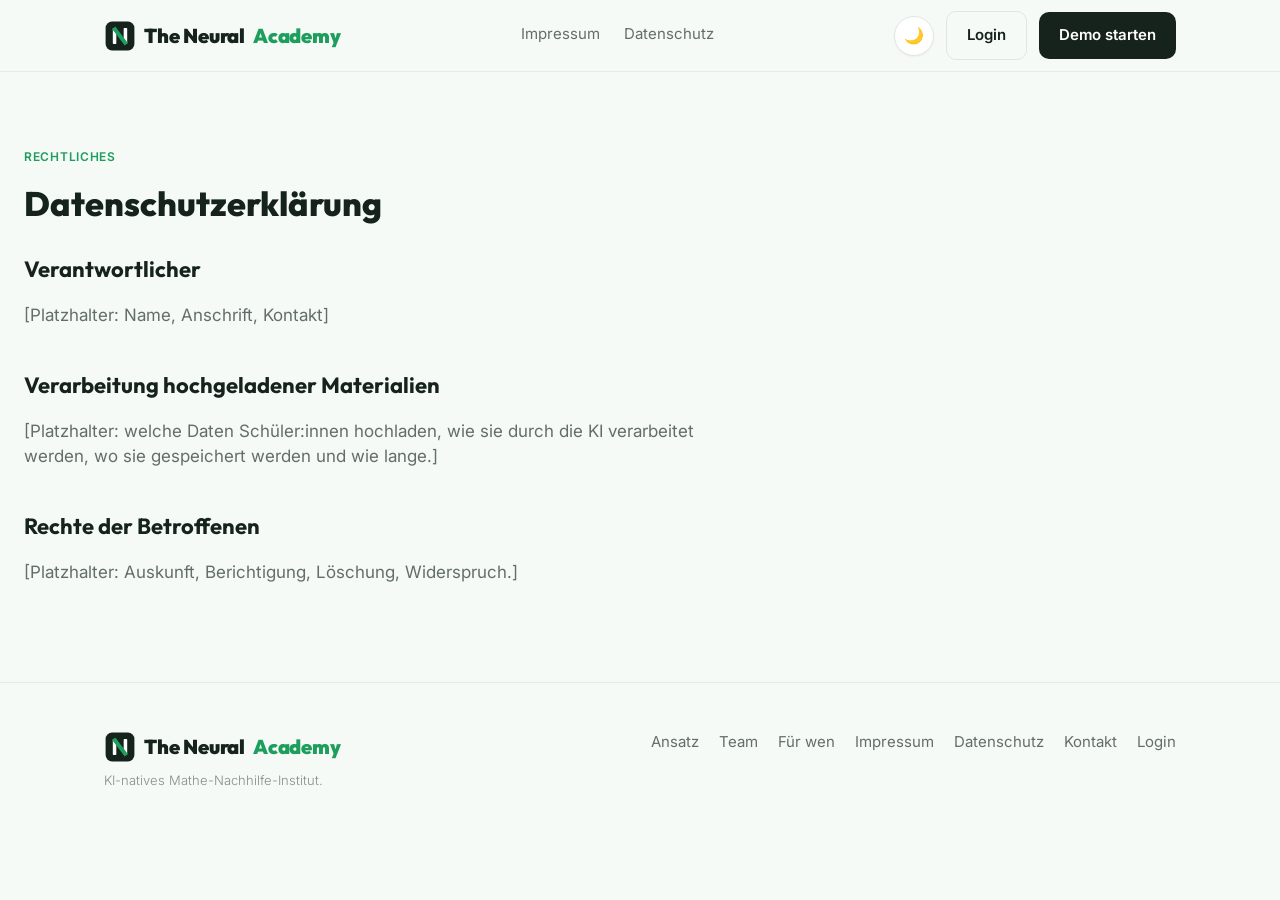
==== datenschutz.html @ 30485166 "Rework landing page: rename Second Brain, restructure nav, new sections - "Second Brain" renamed to " ====
<!DOCTYPE html>
<html lang="de">
<head>
<meta charset="UTF-8">
<meta name="viewport" content="width=device-width, initial-scale=1.0">
<title>Datenschutz: The Neural Academy</title>
<meta name="description" content="Datenschutzerklärung von The Neural Academy.">
<link rel="icon" type="image/svg+xml" href="assets/logo-icon.svg">
<link rel="preconnect" href="https://fonts.googleapis.com">
<link rel="preconnect" href="https://fonts.gstatic.com" crossorigin>
<link href="https://fonts.googleapis.com/css2?family=Outfit:wght@400;700;800;900&family=Inter:wght@300;400;600;900&display=swap" rel="stylesheet">
<link rel="stylesheet" href="assets/theme.css">
</head>
<body class="legal-page">

<nav class="topbar">
  <div class="wrap" style="display:flex; align-items:center; justify-content:space-between; width:100%;">
    <a href="index.html#top" class="brand"><img src="assets/logo-icon.svg" alt="" width="32" height="32">The Neural <span class="accent">Academy</span></a>
    <div class="topbar-links">
      <a class="topbar-link" href="impressum.html">Impressum</a>
      <a class="topbar-link" href="datenschutz.html">Datenschutz</a>
    </div>
    <div class="topbar-actions">
      <button class="theme-toggle" onclick="toggleTheme()" aria-label="Darstellung umschalten">
        <span id="theme-icon">🌙</span>
      </button>
      <a class="btn-secondary" href="https://web-production-b1ad9.up.railway.app/login">Login</a>
      <a class="btn-primary" href="https://web-production-b1ad9.up.railway.app/demo">Demo starten</a>
    </div>
  </div>
</nav>

<main>
  <div class="wrap" style="padding-top: var(--space-16); padding-bottom: var(--space-20);">
    <p class="eyebrow">Rechtliches</p>
    <h1 class="title-large">Datenschutzerklärung</h1>

    <h2>Verantwortlicher</h2>
    <p class="body-text">[Platzhalter: Name, Anschrift, Kontakt]</p>

    <h2>Verarbeitung hochgeladener Materialien</h2>
    <p class="body-text">[Platzhalter: welche Daten Schüler:innen hochladen, wie sie durch die KI verarbeitet werden, wo sie gespeichert werden und wie lange.]</p>

    <h2>Rechte der Betroffenen</h2>
    <p class="body-text">[Platzhalter: Auskunft, Berichtigung, Löschung, Widerspruch.]</p>
  </div>
</main>

<footer>
  <div class="wrap footer-grid">
    <div>
      <a href="index.html#top" class="brand"><img src="assets/logo-icon.svg" alt="" width="32" height="32">The Neural <span class="accent">Academy</span></a>
      <p class="quiet" style="margin-top: var(--space-2);">KI-natives Mathe-Nachhilfe-Institut.</p>
    </div>
    <div class="footer-links">
      <a href="index.html#ansatz">Ansatz</a>
      <a href="index.html#team">Team</a>
      <a href="index.html#fuer-wen">Für wen</a>
      <a href="impressum.html">Impressum</a>
      <a href="datenschutz.html">Datenschutz</a>
      <a href="#kontakt-todo">Kontakt</a>
      <a href="https://web-production-b1ad9.up.railway.app/login">Login</a>
    </div>
  </div>
</footer>

<script>
  function toggleTheme() {
    const isDark = document.documentElement.classList.toggle('dark');
    document.getElementById('theme-icon').textContent = isDark ? '☀️' : '🌙';
    try { localStorage.setItem('theme', isDark ? 'dark' : 'light'); } catch (e) {}
  }
  (function () {
    let stored = null;
    try { stored = localStorage.getItem('theme'); } catch (e) {}
    const prefersDark = window.matchMedia('(prefers-color-scheme: dark)').matches;
    if (stored === 'dark' || (!stored && prefersDark)) {
      document.documentElement.classList.add('dark');
      document.addEventListener('DOMContentLoaded', function () {
        document.getElementById('theme-icon').textContent = '☀️';
      });
    }
  })();
</script>

</body>
</html>
---- assets/theme.css ----
:root {
  --font-headline: 'Outfit', 'Poppins', Arial, sans-serif;
  --font-system:   'Inter', -apple-system, system-ui, Arial, sans-serif;

  --text-caption1:    12px;
  --text-footnote:    13px;
  --text-subhead:     15px;
  --text-body:        17px;
  --text-title3:      20px;
  --text-title2:      22px;
  --text-title1:      28px;
  --text-large-title: 34px;
  --text-display:     48px;
  --text-condensed-xl: 56px;

  --space-1:  4px;
  --space-2:  8px;
  --space-3:  12px;
  --space-4:  16px;
  --space-5:  20px;
  --space-6:  24px;
  --space-8:  32px;
  --space-10: 40px;
  --space-12: 48px;
  --space-16: 64px;
  --space-20: 80px;
  --space-24: 96px;

  --institut-green:       #1E9E5C;
  --institut-green-hover: #17824B;
  --institut-green-tint:  rgba(30,158,92,0.08);

  --ink:      #16231C;
  --grey-44:  #66716B;
  --grey-86:  #DCE8E0;
  --grey-96:  #EEF5F0;
  --bg-page:      #F5FAF7;
  --bg-surface:   #FFFFFF;
  --bg-inset:     var(--grey-96);

  --text-primary:   var(--ink);
  --text-secondary: rgba(22,35,28,0.65);
  --text-muted:     rgba(22,35,28,0.50);
  --text-tertiary:  rgba(22,35,28,0.40);
  --text-inverse:   #FFFFFF;

  --border:          var(--grey-86);
  --border-hairline: rgba(22,35,28,0.07);
  --border-divider:  rgba(22,35,28,0.05);

  --color-warning: #F2A93B;
  --color-info:    var(--ink);

  --radius-sm:  10px;
  --radius-md:  14px;
  --radius-lg:  18px;
  --radius-xl:  22px;
  --radius-2xl: 28px;
  --radius-none: 0;
  --radius-full: 9999px;

  --hover-state:   rgba(22,35,28,0.04);
  --pressed-state: rgba(22,35,28,0.08);
  --focus-ring:    var(--institut-green);

  --shadow-xs: 0 1px 2px rgba(22,35,28,0.05);
  --shadow-sm: 0 2px 8px rgba(22,35,28,0.07), 0 1px 3px rgba(22,35,28,0.04);
  --shadow-md: 0 4px 16px rgba(22,35,28,0.09), 0 2px 6px rgba(22,35,28,0.04);
  --shadow-lg: 0 8px 32px rgba(22,35,28,0.11), 0 4px 12px rgba(22,35,28,0.05);

  --ease-spring: cubic-bezier(0.25, 0.46, 0.45, 0.94);
  --ease-out:    cubic-bezier(0, 0, 0.2, 1);
  --dur-instant: 100ms;
  --dur-fast:    200ms;
  --dur-normal:  300ms;
}

.dark, [data-theme="dark"] {
  --bg-page:      #0E1712;
  --bg-surface:   #17221C;
  --bg-inset:     #26332B;

  --text-primary:   #FFFFFF;
  --text-secondary: rgba(235,245,240,0.6);
  --text-muted:     rgba(235,245,240,0.4);
  --text-tertiary:  rgba(235,245,240,0.28);

  --border:          rgba(255,255,255,0.12);
  --border-hairline: rgba(255,255,255,0.1);
  --border-divider:  rgba(255,255,255,0.07);

  --hover-state:   rgba(255,255,255,0.06);
  --pressed-state: rgba(255,255,255,0.10);

  --ink: #FFFFFF;
  --text-inverse: #16231C;
  --institut-green: #34C67F;
  --institut-green-tint: rgba(52,198,127,0.12);
}

* { box-sizing: border-box; }
html { scroll-behavior: smooth; }
body {
  margin: 0;
  background: var(--bg-page);
  color: var(--text-primary);
  font-family: var(--font-system);
  font-size: var(--text-body);
  line-height: 1.5;
  -webkit-font-smoothing: antialiased;
}
img { max-width: 100%; }
a { color: inherit; }
.wrap {
  max-width: 1120px;
  margin: 0 auto;
  padding: 0 var(--space-6);
}
:focus-visible {
  outline: none;
  box-shadow: 0 0 0 3px var(--institut-green);
  border-radius: var(--radius-sm);
}

/* ── Typography ── */
.eyebrow {
  font-family: var(--font-system);
  font-weight: 600;
  font-size: var(--text-caption1);
  letter-spacing: 0.06em;
  text-transform: uppercase;
  color: var(--institut-green);
}
.display {
  font-family: var(--font-headline);
  font-weight: 900;
  font-size: clamp(34px, 6vw, var(--text-condensed-xl));
  letter-spacing: -0.02em;
  line-height: 1.05;
  color: var(--text-primary);
  margin: var(--space-4) 0 var(--space-5);
}
.display .accent { color: var(--institut-green); }
.title2 {
  font-family: var(--font-headline);
  font-weight: 700;
  font-size: var(--text-title2);
  color: var(--text-primary);
  margin: 0 0 var(--space-3);
}
.title-large {
  font-family: var(--font-headline);
  font-weight: 800;
  font-size: var(--text-large-title);
  margin: var(--space-2) 0 0;
  color: var(--text-primary);
}
.lede {
  font-size: var(--text-title3);
  font-weight: 300;
  color: var(--text-secondary);
  max-width: 62ch;
  line-height: 1.5;
}
.body-text {
  color: var(--text-secondary);
  max-width: 65ch;
}
.quiet {
  font-family: var(--font-system);
  font-weight: 300;
  color: var(--text-muted);
  font-size: var(--text-footnote);
}

/* ── Buttons ── */
.btn-primary, .btn-secondary {
  display: inline-flex;
  align-items: center;
  gap: var(--space-2);
  font-family: var(--font-system);
  font-weight: 600;
  font-size: var(--text-subhead);
  padding: var(--space-3) var(--space-5);
  border-radius: var(--radius-sm);
  text-decoration: none;
  min-height: 44px;
  transition: transform var(--dur-instant) var(--ease-out), opacity var(--dur-fast) var(--ease-out), background var(--dur-fast) var(--ease-out);
  cursor: pointer;
  border: none;
}
.btn-primary { background: var(--ink); color: var(--text-inverse); }
.btn-primary:hover { opacity: 0.88; }
.btn-primary:active { transform: scale(0.97); }
.btn-secondary { background: transparent; color: var(--text-primary); border: 1px solid var(--border); }
.btn-secondary:hover { background: var(--hover-state); }
.btn-secondary:active { transform: scale(0.97); }

/* ── Nav ── */
.topbar {
  height: 72px;
  display: flex;
  align-items: center;
  justify-content: space-between;
  position: sticky;
  top: 0;
  z-index: 100;
  background: color-mix(in srgb, var(--bg-page) 88%, transparent);
  backdrop-filter: blur(8px);
  border-bottom: 1px solid var(--border-hairline);
}
.brand {
  font-family: var(--font-headline);
  font-weight: 900;
  font-size: var(--text-title3);
  letter-spacing: -0.01em;
  text-decoration: none;
  color: var(--text-primary);
  display: flex;
  align-items: center;
  gap: var(--space-2);
}
.brand .accent { color: var(--institut-green); }
.brand img { display: block; }
.topbar-links { display: none; gap: var(--space-6); }
.topbar-link {
  font-family: var(--font-system);
  font-weight: 400;
  font-size: var(--text-subhead);
  color: var(--text-secondary);
  text-decoration: none;
  padding: var(--space-2) 0;
  border-bottom: 2px solid transparent;
}
.topbar-link:hover { color: var(--text-primary); }
.topbar-actions { display: flex; align-items: center; gap: var(--space-3); }
@media (min-width: 860px) {
  .topbar-links { display: flex; }
}

.theme-toggle {
  background: var(--bg-surface);
  border: 1px solid var(--border);
  border-radius: var(--radius-full);
  width: 40px; height: 40px;
  display: flex; align-items: center; justify-content: center;
  cursor: pointer;
  font-size: 16px;
  box-shadow: var(--shadow-xs);
}

/* ── Sections ── */
section { padding: var(--space-24) 0; }
.hero { padding-top: var(--space-16); padding-bottom: var(--space-20); }
.hero-actions { display: flex; flex-wrap: wrap; gap: var(--space-3); margin-top: var(--space-8); }

.section-alt { background: var(--bg-surface); border-top: 1px solid var(--border-hairline); border-bottom: 1px solid var(--border-hairline); }

.steps {
  display: grid;
  grid-template-columns: 1fr;
  gap: var(--space-5);
  margin-top: var(--space-10);
}
@media (min-width: 780px) {
  .steps { grid-template-columns: repeat(3, 1fr); }
}
.step-card {
  background: var(--bg-surface);
  border: 1px solid var(--border-hairline);
  border-radius: var(--radius-lg);
  padding: var(--space-6);
  box-shadow: var(--shadow-sm);
}
.step-num {
  font-family: var(--font-headline);
  font-weight: 900;
  font-size: var(--text-title2);
  color: var(--institut-green);
  display: block;
  margin-bottom: var(--space-3);
}
.step-card h3 {
  font-family: var(--font-headline);
  font-weight: 700;
  font-size: var(--text-title3);
  margin: 0 0 var(--space-2);
  color: var(--text-primary);
}
.step-card p { margin: 0; color: var(--text-secondary); font-size: var(--text-subhead); }

.principle {
  border-radius: var(--radius-none);
  border-left: 4px solid var(--color-info);
  background: var(--bg-surface);
  padding: var(--space-6) var(--space-6);
  margin-top: var(--space-8);
  max-width: 68ch;
}
.principle strong {
  display: block;
  font-family: var(--font-headline);
  font-size: var(--text-title3);
  font-weight: 700;
  margin-bottom: var(--space-2);
}
.principle p { margin: 0; color: var(--text-secondary); }

/* Callout für die Pilotphasen-Ankündigung im Hero: das eine Grün-Moment der Seite. */
.cta-callout {
  border-radius: var(--radius-none);
  border-left: 4px solid var(--institut-green);
  background: var(--institut-green-tint);
  padding: var(--space-5) var(--space-6);
  margin-top: var(--space-8);
  max-width: 68ch;
}
.cta-callout p {
  margin: 0;
  color: var(--text-primary);
  font-size: var(--text-subhead);
  font-weight: 600;
  line-height: 1.5;
}

.audience-grid {
  display: grid;
  grid-template-columns: 1fr;
  gap: var(--space-4);
  margin-top: var(--space-10);
}
@media (min-width: 780px) {
  .audience-grid { grid-template-columns: repeat(2, 1fr); }
}
.audience-card {
  background: var(--bg-inset);
  border-radius: var(--radius-lg);
  padding: var(--space-6);
}
.audience-card h3 {
  font-family: var(--font-headline);
  font-size: var(--text-title3);
  font-weight: 700;
  margin: 0 0 var(--space-2);
}
.audience-card p { margin: 0; color: var(--text-secondary); font-size: var(--text-subhead); }

/* Gründer-Team */
.team-card {
  display: flex;
  gap: var(--space-6);
  align-items: flex-start;
  margin-top: var(--space-10);
  flex-wrap: wrap;
}
.team-photo {
  width: 120px;
  height: 120px;
  border-radius: var(--radius-full);
  background: var(--bg-inset);
  color: var(--text-tertiary);
  flex: 0 0 auto;
  padding: var(--space-5);
  box-sizing: border-box;
}
.team-card h3 {
  font-family: var(--font-headline);
  font-weight: 700;
  font-size: var(--text-title2);
  margin: 0 0 var(--space-1);
  color: var(--text-primary);
}

footer {
  border-top: 1px solid var(--border-hairline);
  padding: var(--space-12) 0 var(--space-16);
}
.footer-grid {
  display: flex;
  flex-direction: column;
  gap: var(--space-6);
}
@media (min-width: 780px) {
  .footer-grid { flex-direction: row; justify-content: space-between; align-items: flex-start; }
}
.footer-links { display: flex; gap: var(--space-5); flex-wrap: wrap; }
.footer-links a { text-decoration: none; color: var(--text-secondary); font-size: var(--text-subhead); }
.footer-links a:hover { color: var(--text-primary); }

/* ── Einfache Textseiten (Impressum, Datenschutz) ── */
.legal-page main { max-width: 760px; }
.legal-page .body-text { max-width: none; }
.legal-page h2 {
  font-family: var(--font-headline);
  font-weight: 700;
  font-size: var(--text-title2);
  margin: var(--space-10) 0 var(--space-3);
}
.legal-page h2:first-of-type { margin-top: var(--space-6); }

@media (prefers-reduced-motion: reduce) {
  *, *::before, *::after { animation-duration: 0.01ms !important; transition-duration: 0.01ms !important; scroll-behavior: auto !important; }
}
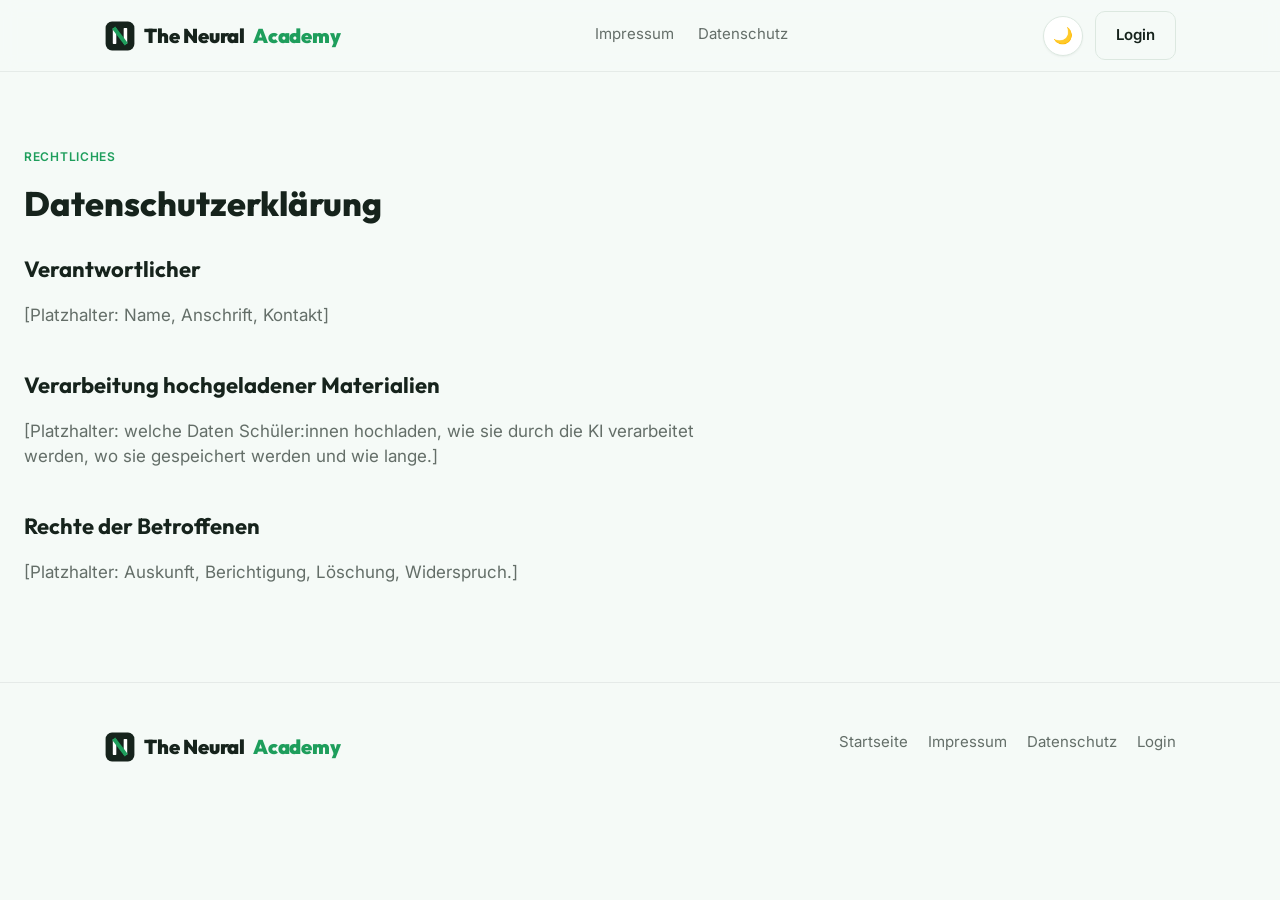
==== commit c0338d19: "Full copy rewrite: new hero, bold pilot-phase CTA, founder bio, scoped audience - Hero: new headline" ====
--- a/datenschutz.html
+++ b/datenschutz.html
@@ -25,7 +25,6 @@
         <span id="theme-icon">🌙</span>
       </button>
       <a class="btn-secondary" href="https://web-production-b1ad9.up.railway.app/login">Login</a>
-      <a class="btn-primary" href="https://web-production-b1ad9.up.railway.app/demo">Demo starten</a>
     </div>
   </div>
 </nav>
@@ -50,15 +49,11 @@
   <div class="wrap footer-grid">
     <div>
       <a href="index.html#top" class="brand"><img src="assets/logo-icon.svg" alt="" width="32" height="32">The Neural <span class="accent">Academy</span></a>
-      <p class="quiet" style="margin-top: var(--space-2);">KI-natives Mathe-Nachhilfe-Institut.</p>
     </div>
     <div class="footer-links">
-      <a href="index.html#ansatz">Ansatz</a>
-      <a href="index.html#team">Team</a>
-      <a href="index.html#fuer-wen">Für wen</a>
+      <a href="index.html#top">Startseite</a>
       <a href="impressum.html">Impressum</a>
       <a href="datenschutz.html">Datenschutz</a>
-      <a href="#kontakt-todo">Kontakt</a>
       <a href="https://web-production-b1ad9.up.railway.app/login">Login</a>
     </div>
   </div>
--- a/assets/theme.css
+++ b/assets/theme.css
@@ -306,21 +306,46 @@
 }
 .principle p { margin: 0; color: var(--text-secondary); }
 
-/* Callout für die Pilotphasen-Ankündigung im Hero: das eine Grün-Moment der Seite. */
-.cta-callout {
-  border-radius: var(--radius-none);
-  border-left: 4px solid var(--institut-green);
-  background: var(--institut-green-tint);
-  padding: var(--space-5) var(--space-6);
-  margin-top: var(--space-8);
-  max-width: 68ch;
-}
-.cta-callout p {
+/* Prominenter Pilotphasen-CTA im Hero: der eine Bold-Moment der Seite, grüner Button auf Ink. */
+.cta-panel {
+  display: flex;
+  flex-direction: column;
+  gap: var(--space-6);
+  background: var(--ink);
+  color: var(--text-inverse);
+  border-radius: var(--radius-2xl);
+  padding: var(--space-10);
+  margin-top: var(--space-10);
+}
+@media (min-width: 780px) {
+  .cta-panel { flex-direction: row; align-items: center; justify-content: space-between; gap: var(--space-8); }
+}
+.cta-panel p {
   margin: 0;
-  color: var(--text-primary);
+  color: var(--text-inverse);
   font-size: var(--text-subhead);
   font-weight: 600;
-  line-height: 1.5;
+  line-height: 1.55;
+  max-width: 56ch;
+}
+.cta-panel .btn-primary {
+  background: var(--institut-green);
+  color: var(--ink);
+  flex-shrink: 0;
+  white-space: nowrap;
+}
+.cta-panel .btn-primary:hover { background: var(--institut-green-hover); color: var(--text-inverse); }
+
+/* Schlichter Schluss-CTA am Seitenende, im normalen Seiten-Look. */
+.cta-closing {
+  text-align: center;
+}
+.cta-closing p {
+  margin: 0 0 var(--space-5);
+  font-family: var(--font-headline);
+  font-weight: 700;
+  font-size: var(--text-large-title);
+  color: var(--text-primary);
 }
 
 .audience-grid {
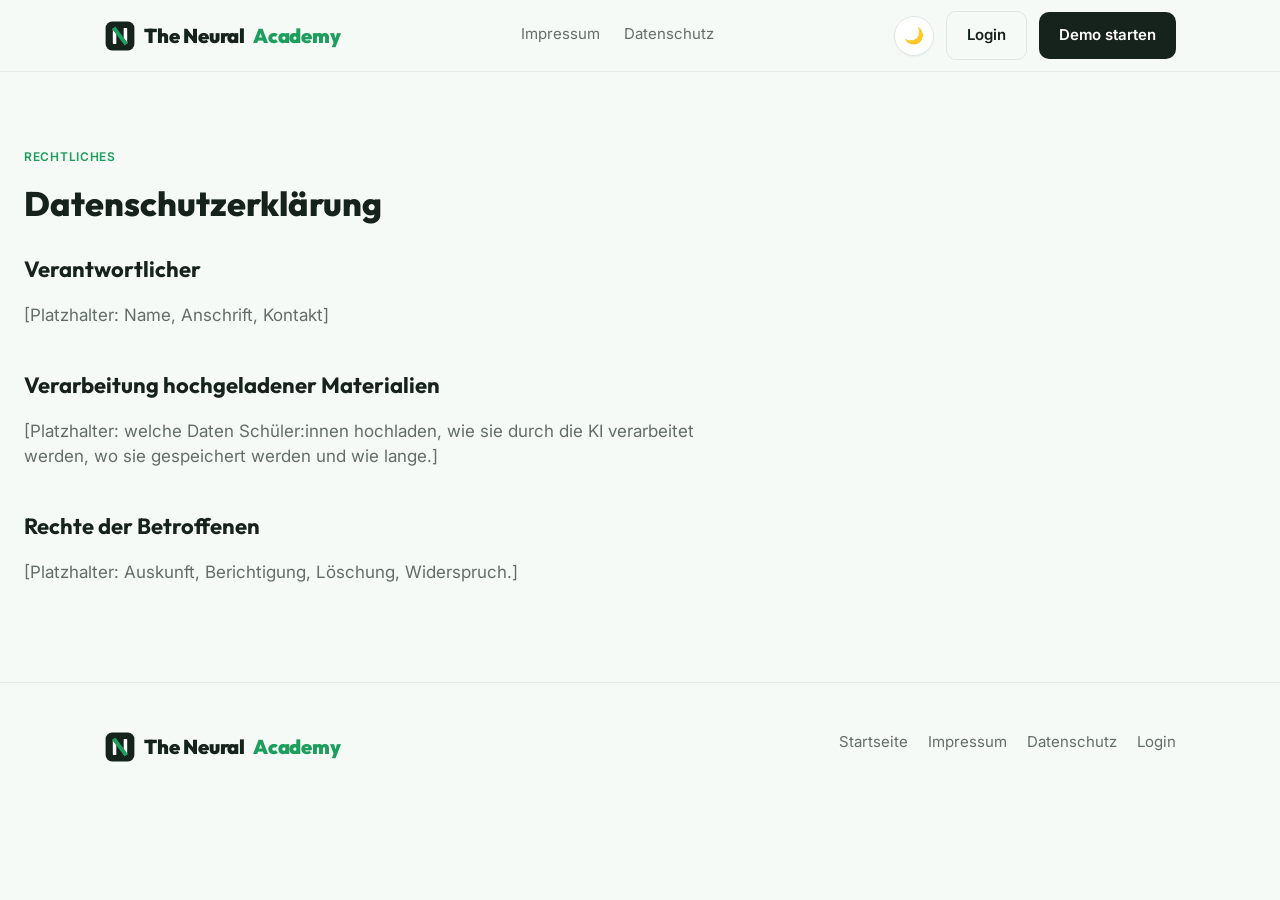
==== commit 7f6af819: "Add founder photo, Calendly links, subject-interest form; restore Demo nav button - Real founder pho" ====
--- a/datenschutz.html
+++ b/datenschutz.html
@@ -25,6 +25,7 @@
         <span id="theme-icon">🌙</span>
       </button>
       <a class="btn-secondary" href="https://web-production-b1ad9.up.railway.app/login">Login</a>
+      <a class="btn-primary" href="https://web-production-b1ad9.up.railway.app/demo">Demo starten</a>
     </div>
   </div>
 </nav>
--- a/assets/theme.css
+++ b/assets/theme.css
@@ -385,8 +385,13 @@
   background: var(--bg-inset);
   color: var(--text-tertiary);
   flex: 0 0 auto;
-  padding: var(--space-5);
-  box-sizing: border-box;
+  overflow: hidden;
+}
+.team-photo img {
+  width: 100%;
+  height: 100%;
+  object-fit: cover;
+  display: block;
 }
 .team-card h3 {
   font-family: var(--font-headline);
@@ -411,6 +416,52 @@
 .footer-links { display: flex; gap: var(--space-5); flex-wrap: wrap; }
 .footer-links a { text-decoration: none; color: var(--text-secondary); font-size: var(--text-subhead); }
 .footer-links a:hover { color: var(--text-primary); }
+
+/* Fächer-Interesse-Formular (Für-wen-Section) */
+.interest-form {
+  margin-top: var(--space-6);
+  max-width: 480px;
+}
+.interest-checkboxes {
+  display: flex;
+  flex-direction: column;
+  gap: var(--space-2);
+  margin-bottom: var(--space-4);
+}
+.checkbox-label {
+  display: flex;
+  align-items: center;
+  gap: var(--space-2);
+  font-size: var(--text-subhead);
+  color: var(--text-primary);
+  cursor: pointer;
+}
+.checkbox-label input[type="checkbox"] {
+  width: 18px;
+  height: 18px;
+  accent-color: var(--institut-green);
+}
+.interest-email-row {
+  display: flex;
+  gap: var(--space-3);
+  flex-wrap: wrap;
+}
+.interest-email-row input[type="email"] {
+  flex: 1;
+  min-width: 220px;
+  padding: var(--space-3) var(--space-4);
+  border: 1px solid var(--border);
+  border-radius: var(--radius-sm);
+  font-family: var(--font-system);
+  font-size: var(--text-subhead);
+  background: var(--bg-surface);
+  color: var(--text-primary);
+  box-sizing: border-box;
+}
+.interest-email-row input[type="email"]:focus-visible {
+  outline: none;
+  box-shadow: 0 0 0 3px var(--institut-green);
+}
 
 /* ── Einfache Textseiten (Impressum, Datenschutz) ── */
 .legal-page main { max-width: 760px; }
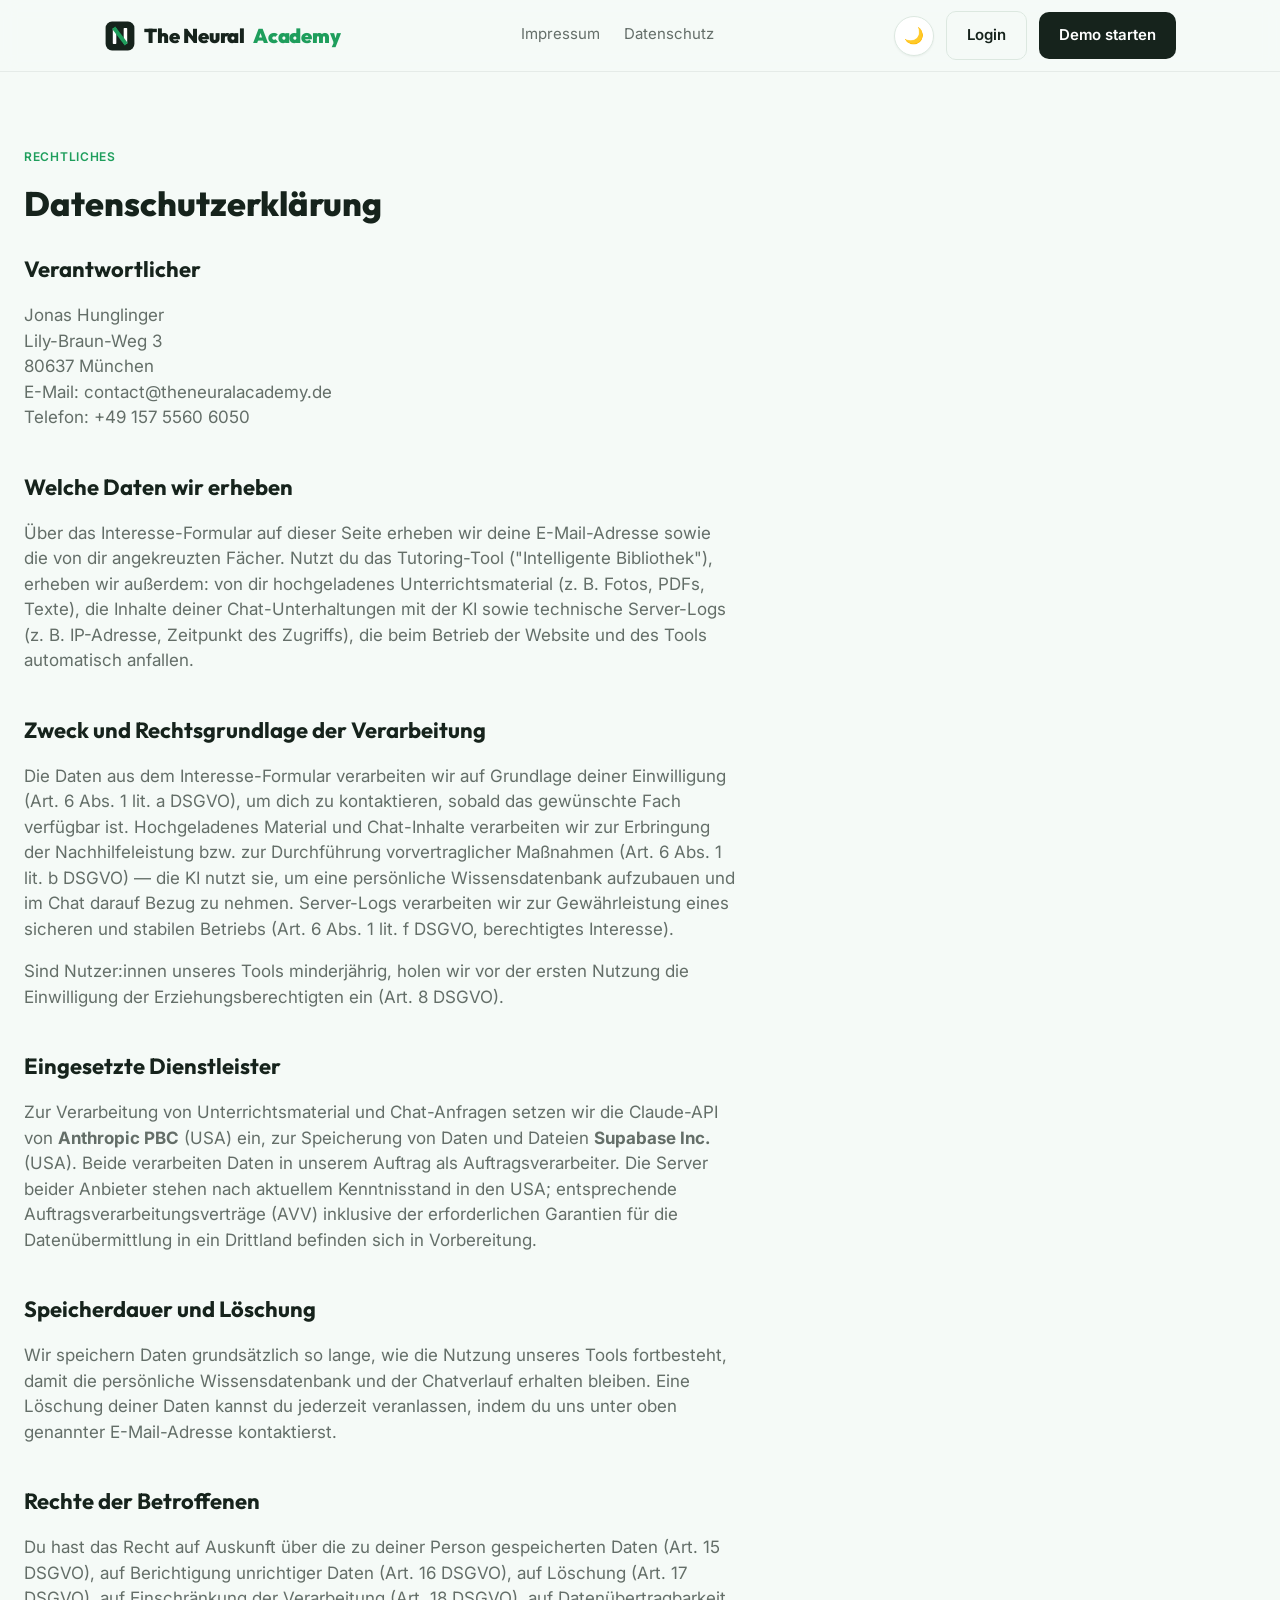
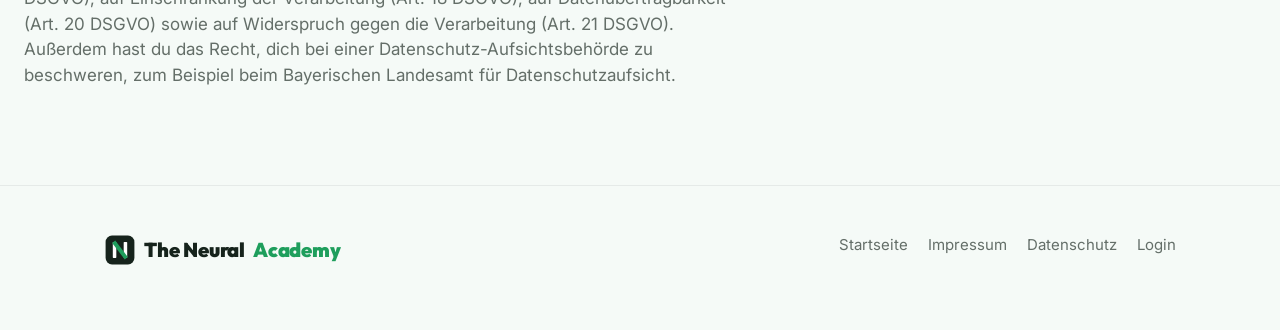
==== commit f987404f: "Fill in real Impressum and Datenschutz content Real name/address/contact throughout, updated legal c" ====
--- a/datenschutz.html
+++ b/datenschutz.html
@@ -36,13 +36,58 @@
     <h1 class="title-large">Datenschutzerklärung</h1>
 
     <h2>Verantwortlicher</h2>
-    <p class="body-text">[Platzhalter: Name, Anschrift, Kontakt]</p>
+    <p class="body-text">Jonas Hunglinger<br>Lily-Braun-Weg 3<br>80637 München<br>E-Mail: contact@theneuralacademy.de<br>Telefon: +49 157 5560 6050</p>
 
-    <h2>Verarbeitung hochgeladener Materialien</h2>
-    <p class="body-text">[Platzhalter: welche Daten Schüler:innen hochladen, wie sie durch die KI verarbeitet werden, wo sie gespeichert werden und wie lange.]</p>
+    <h2>Welche Daten wir erheben</h2>
+    <p class="body-text">
+      Über das Interesse-Formular auf dieser Seite erheben wir deine E-Mail-Adresse sowie die von dir
+      angekreuzten Fächer. Nutzt du das Tutoring-Tool ("Intelligente Bibliothek"), erheben wir außerdem:
+      von dir hochgeladenes Unterrichtsmaterial (z. B. Fotos, PDFs, Texte), die Inhalte deiner
+      Chat-Unterhaltungen mit der KI sowie technische Server-Logs (z. B. IP-Adresse, Zeitpunkt des
+      Zugriffs), die beim Betrieb der Website und des Tools automatisch anfallen.
+    </p>
+
+    <h2>Zweck und Rechtsgrundlage der Verarbeitung</h2>
+    <p class="body-text">
+      Die Daten aus dem Interesse-Formular verarbeiten wir auf Grundlage deiner Einwilligung
+      (Art. 6 Abs. 1 lit. a DSGVO), um dich zu kontaktieren, sobald das gewünschte Fach verfügbar ist.
+      Hochgeladenes Material und Chat-Inhalte verarbeiten wir zur Erbringung der Nachhilfeleistung bzw.
+      zur Durchführung vorvertraglicher Maßnahmen (Art. 6 Abs. 1 lit. b DSGVO) — die KI nutzt sie, um
+      eine persönliche Wissensdatenbank aufzubauen und im Chat darauf Bezug zu nehmen. Server-Logs
+      verarbeiten wir zur Gewährleistung eines sicheren und stabilen Betriebs (Art. 6 Abs. 1 lit. f DSGVO,
+      berechtigtes Interesse).
+    </p>
+    <p class="body-text">
+      Sind Nutzer:innen unseres Tools minderjährig, holen wir vor der ersten Nutzung die Einwilligung
+      der Erziehungsberechtigten ein (Art. 8 DSGVO).
+    </p>
+
+    <h2>Eingesetzte Dienstleister</h2>
+    <p class="body-text">
+      Zur Verarbeitung von Unterrichtsmaterial und Chat-Anfragen setzen wir die Claude-API von
+      <strong>Anthropic PBC</strong> (USA) ein, zur Speicherung von Daten und Dateien
+      <strong>Supabase Inc.</strong> (USA). Beide verarbeiten Daten in unserem Auftrag als
+      Auftragsverarbeiter. Die Server beider Anbieter stehen nach aktuellem Kenntnisstand in den USA;
+      entsprechende Auftragsverarbeitungsverträge (AVV) inklusive der erforderlichen Garantien für die
+      Datenübermittlung in ein Drittland befinden sich in Vorbereitung.
+    </p>
+
+    <h2>Speicherdauer und Löschung</h2>
+    <p class="body-text">
+      Wir speichern Daten grundsätzlich so lange, wie die Nutzung unseres Tools fortbesteht, damit die
+      persönliche Wissensdatenbank und der Chatverlauf erhalten bleiben. Eine Löschung deiner Daten kannst
+      du jederzeit veranlassen, indem du uns unter oben genannter E-Mail-Adresse kontaktierst.
+    </p>
 
     <h2>Rechte der Betroffenen</h2>
-    <p class="body-text">[Platzhalter: Auskunft, Berichtigung, Löschung, Widerspruch.]</p>
+    <p class="body-text">
+      Du hast das Recht auf Auskunft über die zu deiner Person gespeicherten Daten (Art. 15 DSGVO), auf
+      Berichtigung unrichtiger Daten (Art. 16 DSGVO), auf Löschung (Art. 17 DSGVO), auf Einschränkung der
+      Verarbeitung (Art. 18 DSGVO), auf Datenübertragbarkeit (Art. 20 DSGVO) sowie auf Widerspruch gegen
+      die Verarbeitung (Art. 21 DSGVO). Außerdem hast du das Recht, dich bei einer
+      Datenschutz-Aufsichtsbehörde zu beschweren, zum Beispiel beim Bayerischen Landesamt für
+      Datenschutzaufsicht.
+    </p>
   </div>
 </main>
 
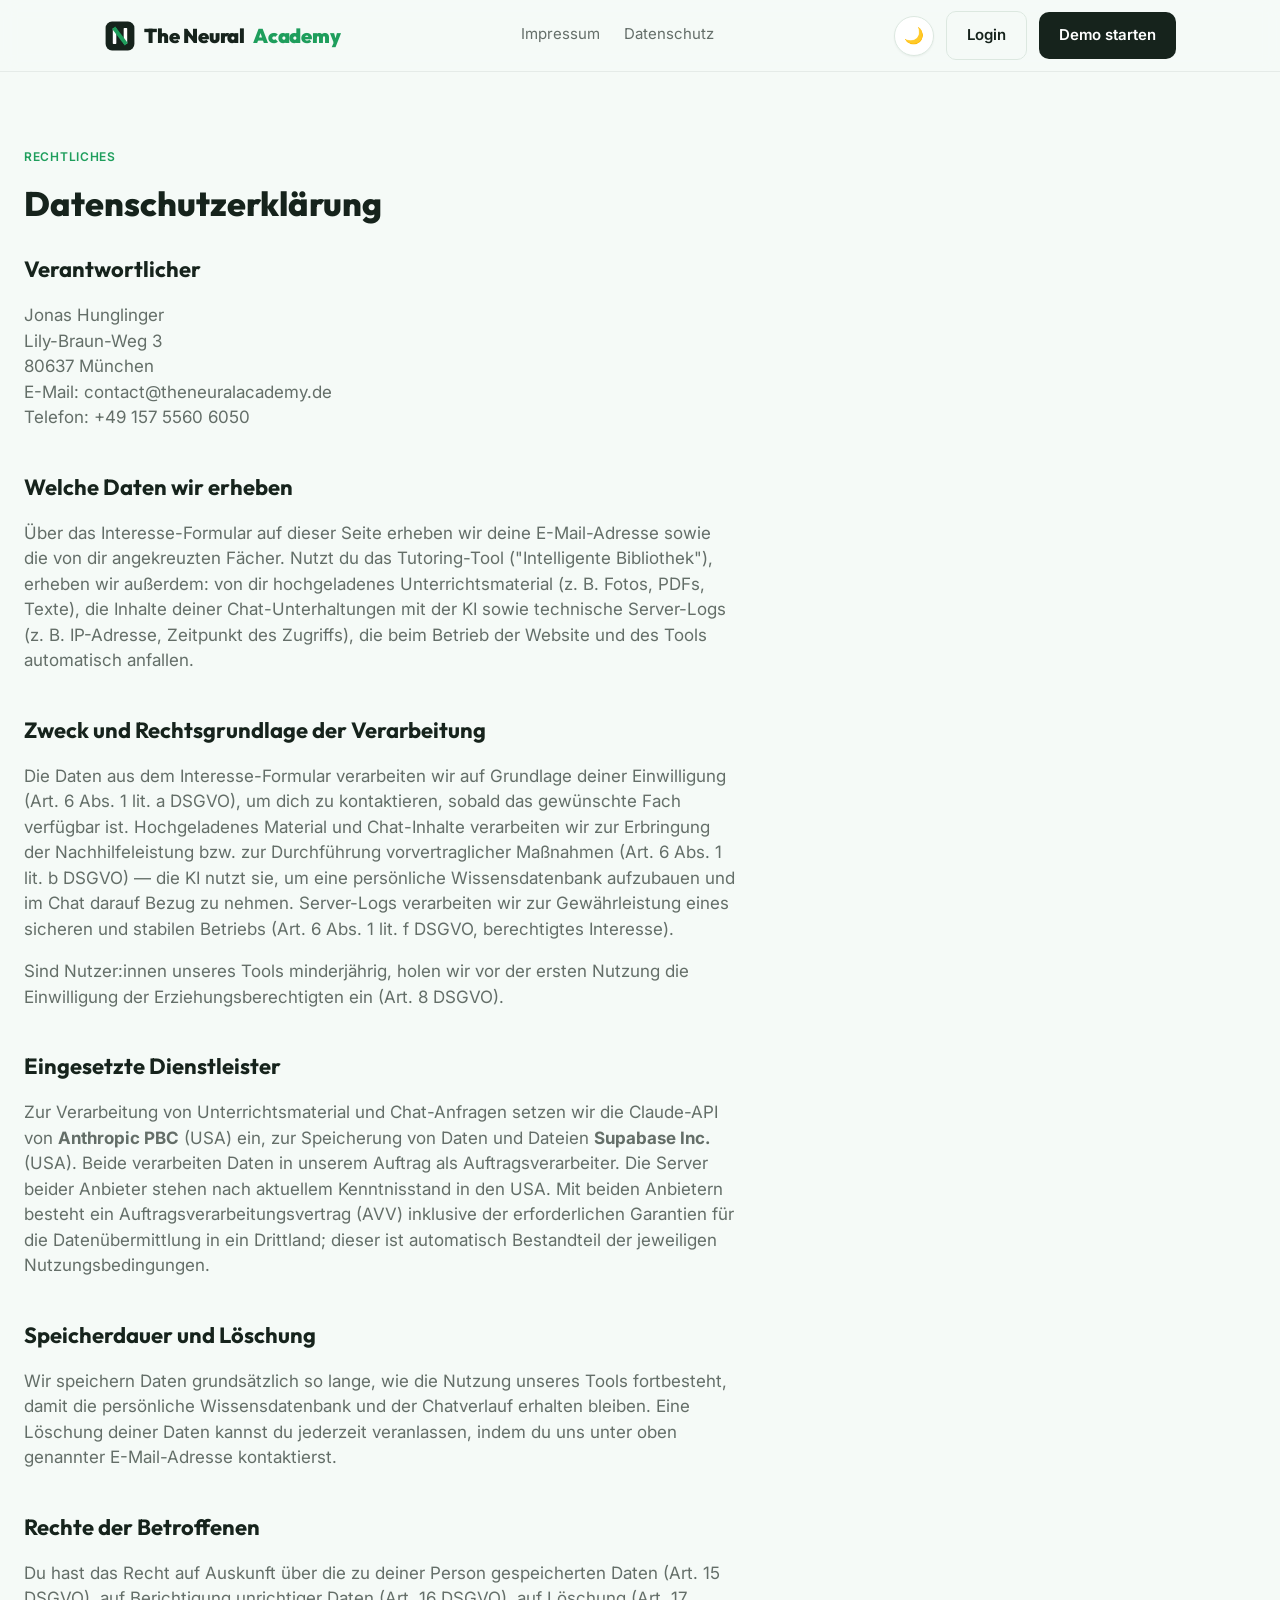
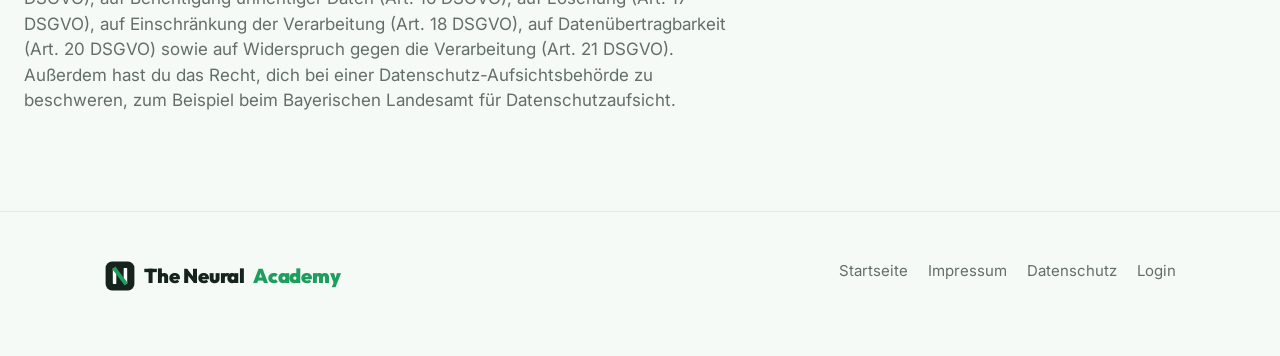
==== commit 4e88b026: "Correct AVV status: automatic, not pending Both Anthropic's and Supabase's DPAs are incorporated int" ====
--- a/datenschutz.html
+++ b/datenschutz.html
@@ -67,9 +67,10 @@
       Zur Verarbeitung von Unterrichtsmaterial und Chat-Anfragen setzen wir die Claude-API von
       <strong>Anthropic PBC</strong> (USA) ein, zur Speicherung von Daten und Dateien
       <strong>Supabase Inc.</strong> (USA). Beide verarbeiten Daten in unserem Auftrag als
-      Auftragsverarbeiter. Die Server beider Anbieter stehen nach aktuellem Kenntnisstand in den USA;
-      entsprechende Auftragsverarbeitungsverträge (AVV) inklusive der erforderlichen Garantien für die
-      Datenübermittlung in ein Drittland befinden sich in Vorbereitung.
+      Auftragsverarbeiter. Die Server beider Anbieter stehen nach aktuellem Kenntnisstand in den USA. Mit
+      beiden Anbietern besteht ein Auftragsverarbeitungsvertrag (AVV) inklusive der erforderlichen
+      Garantien für die Datenübermittlung in ein Drittland; dieser ist automatisch Bestandteil der
+      jeweiligen Nutzungsbedingungen.
     </p>
 
     <h2>Speicherdauer und Löschung</h2>
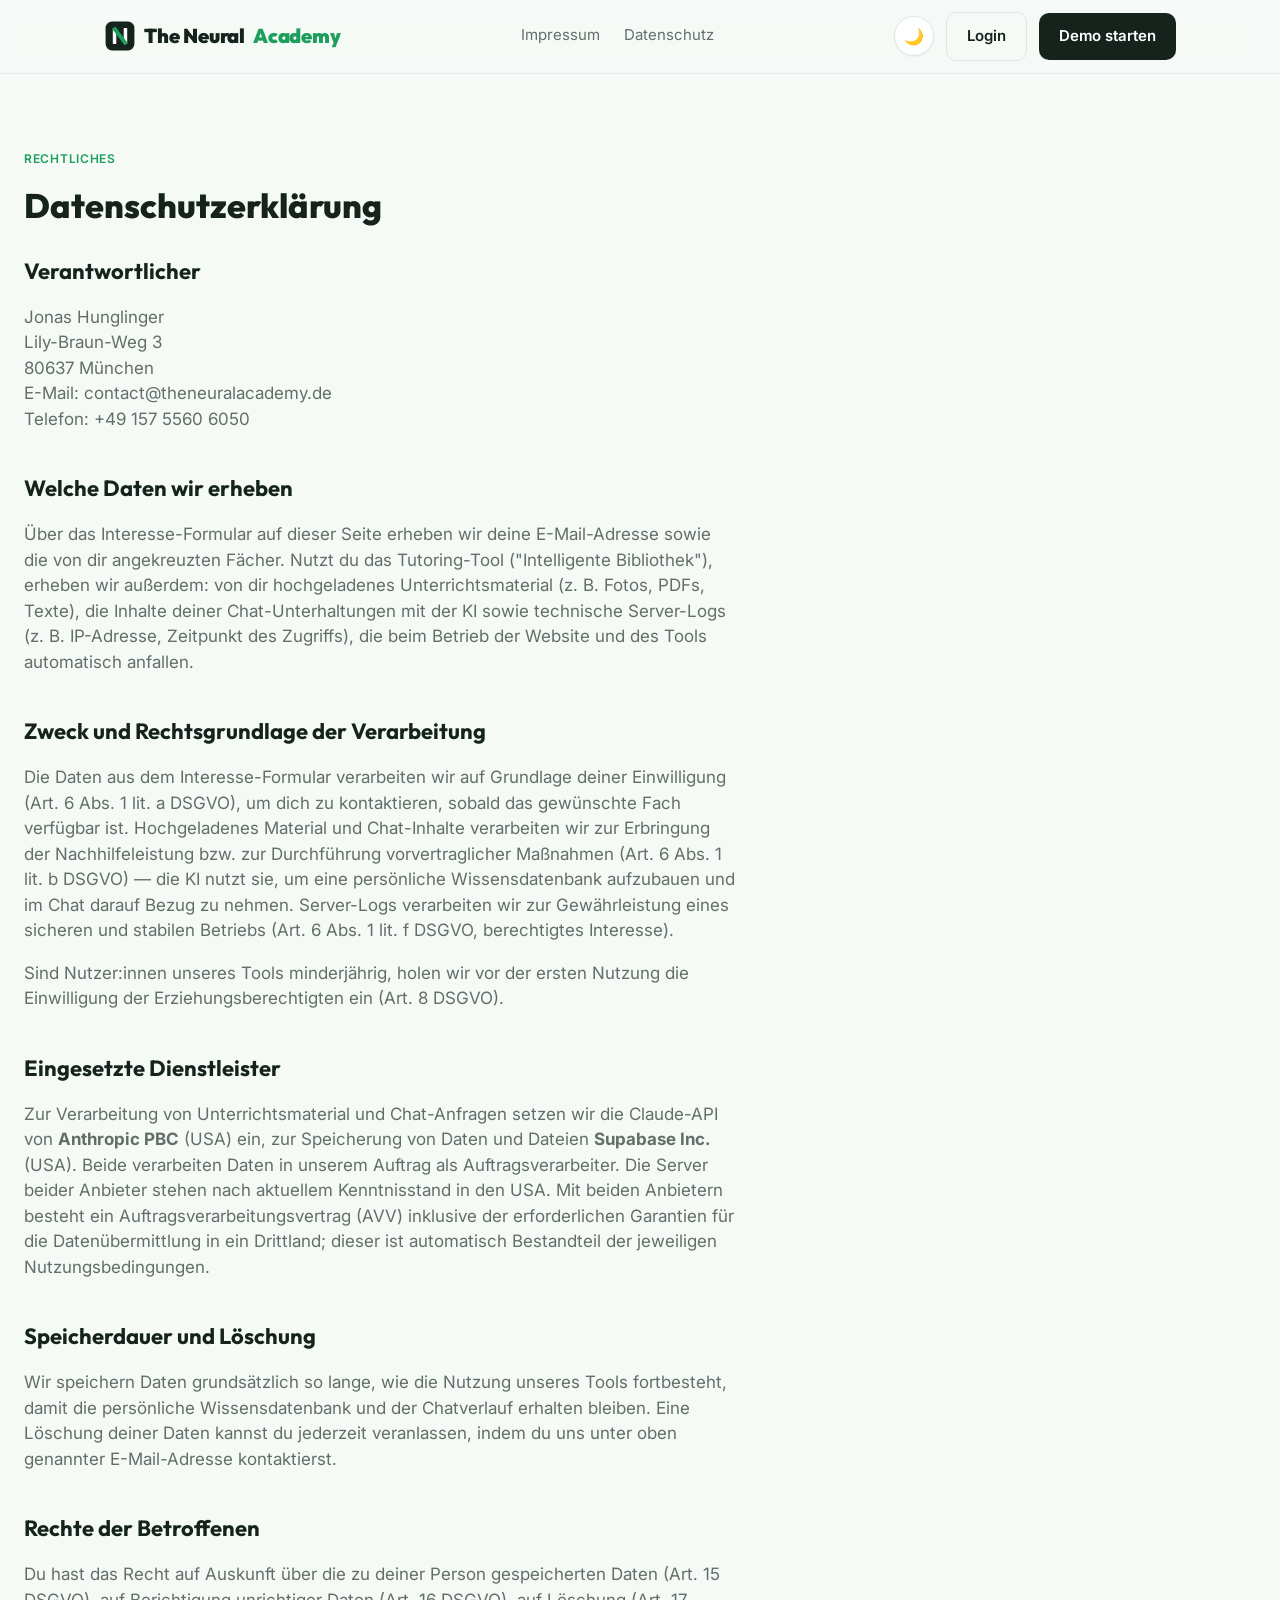
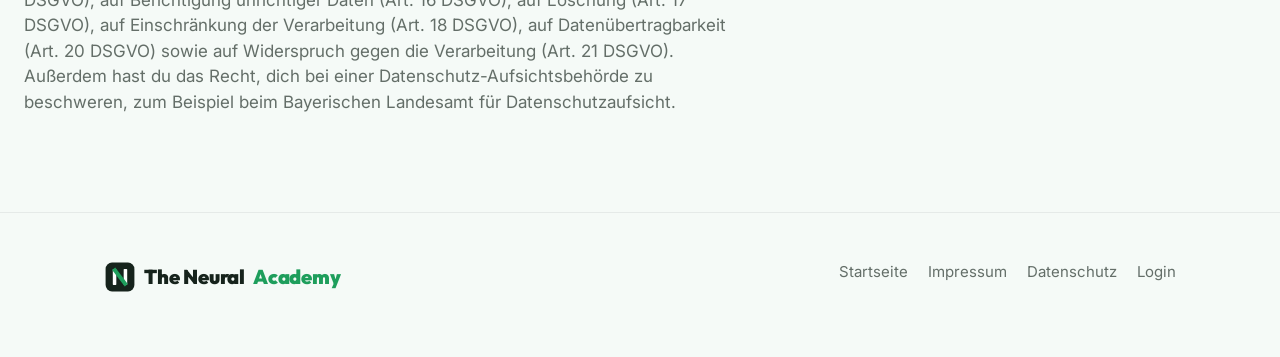
==== commit 38865c95: "Fix mobile layout: nav overlap and hero CTA button overflow - Nav's flex row lived in an inline styl" ====
--- a/datenschutz.html
+++ b/datenschutz.html
@@ -14,7 +14,7 @@
 <body class="legal-page">
 
 <nav class="topbar">
-  <div class="wrap" style="display:flex; align-items:center; justify-content:space-between; width:100%;">
+  <div class="wrap topbar-row">
     <a href="index.html#top" class="brand"><img src="assets/logo-icon.svg" alt="" width="32" height="32">The Neural <span class="accent">Academy</span></a>
     <div class="topbar-links">
       <a class="topbar-link" href="impressum.html">Impressum</a>
--- a/assets/theme.css
+++ b/assets/theme.css
@@ -198,7 +198,8 @@
 
 /* ── Nav ── */
 .topbar {
-  height: 72px;
+  min-height: 72px;
+  padding: var(--space-3) 0;
   display: flex;
   align-items: center;
   justify-content: space-between;
@@ -208,6 +209,16 @@
   background: color-mix(in srgb, var(--bg-page) 88%, transparent);
   backdrop-filter: blur(8px);
   border-bottom: 1px solid var(--border-hairline);
+}
+/* Layoutet Logo/Links/Actions; ersetzt die frühere Inline-Style-Version, die auf
+   schmalen Screens nicht umbrach und Buttons ineinander verschachtelt hat. */
+.topbar-row {
+  display: flex;
+  align-items: center;
+  justify-content: space-between;
+  width: 100%;
+  flex-wrap: wrap;
+  row-gap: var(--space-3);
 }
 .brand {
   font-family: var(--font-headline);
@@ -332,7 +343,6 @@
   background: var(--institut-green);
   color: var(--ink);
   flex-shrink: 0;
-  white-space: nowrap;
 }
 .cta-panel .btn-primary:hover { background: var(--institut-green-hover); color: var(--text-inverse); }
 
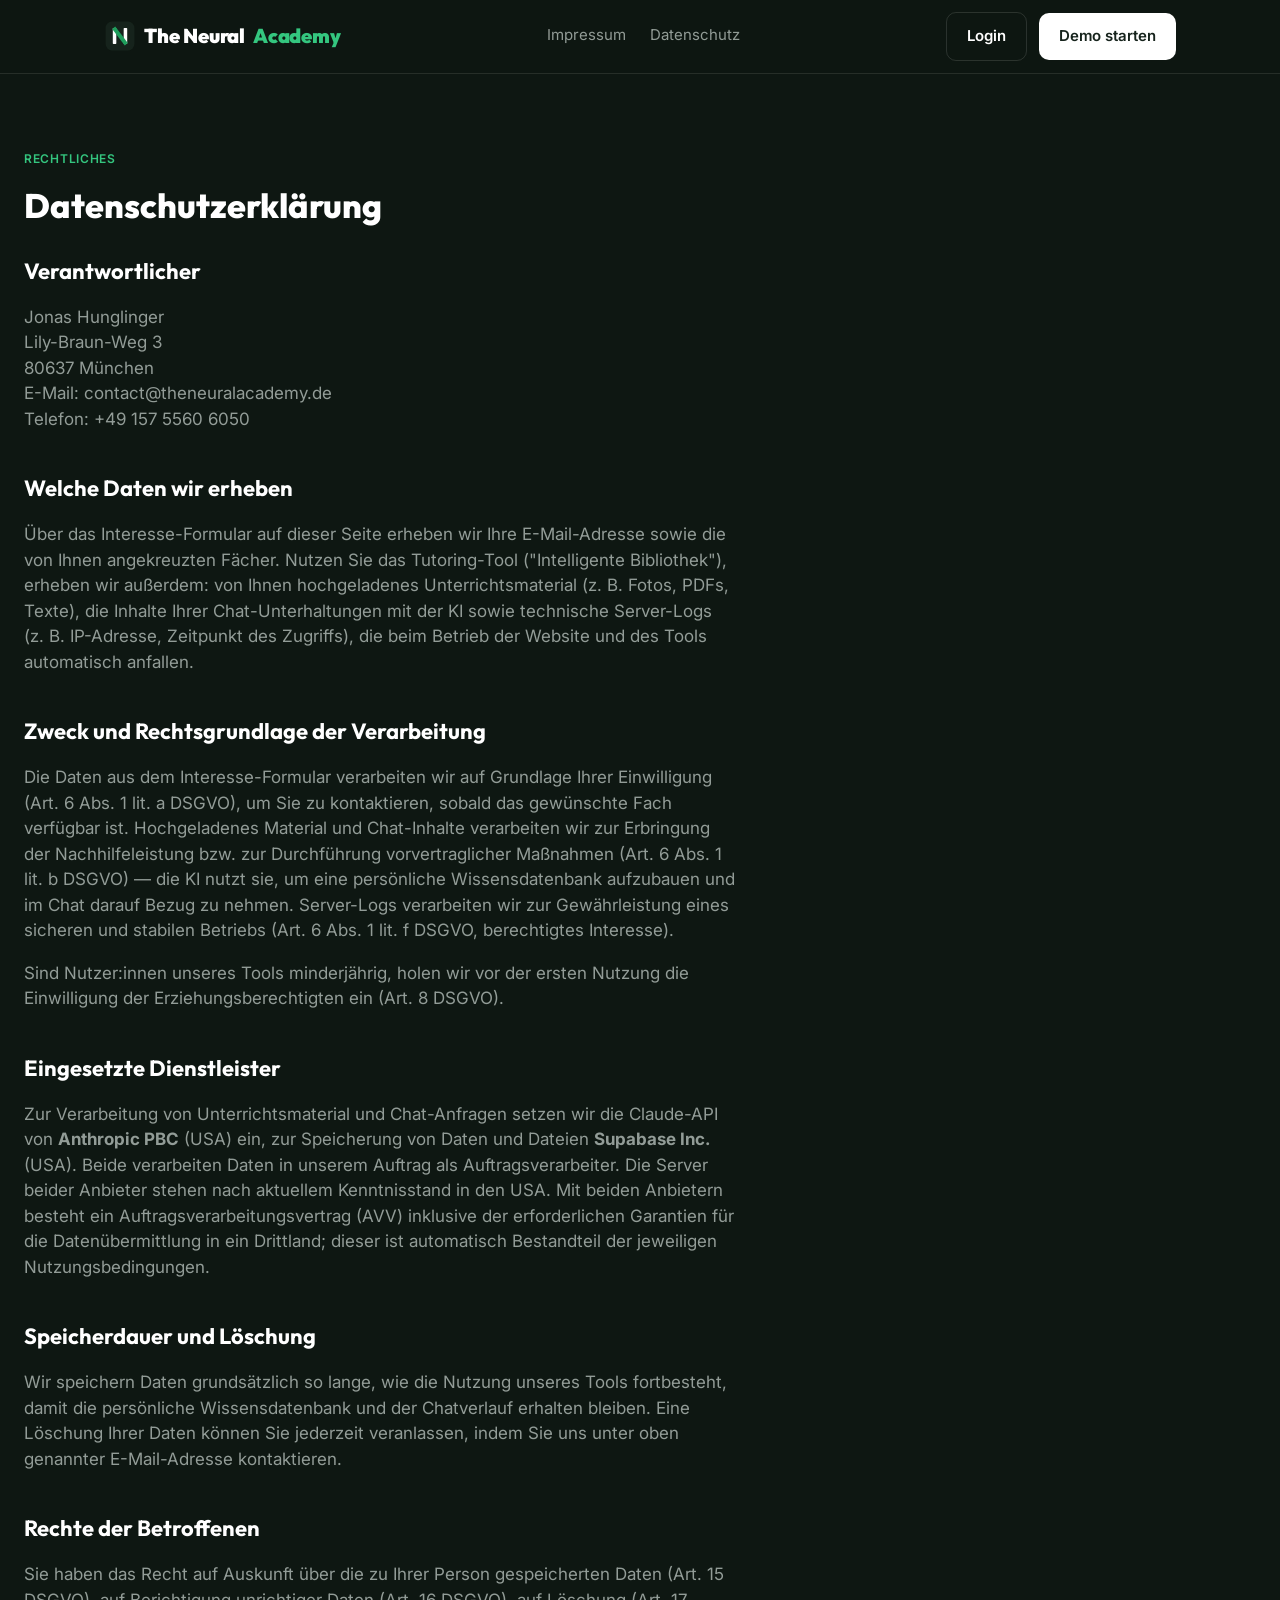
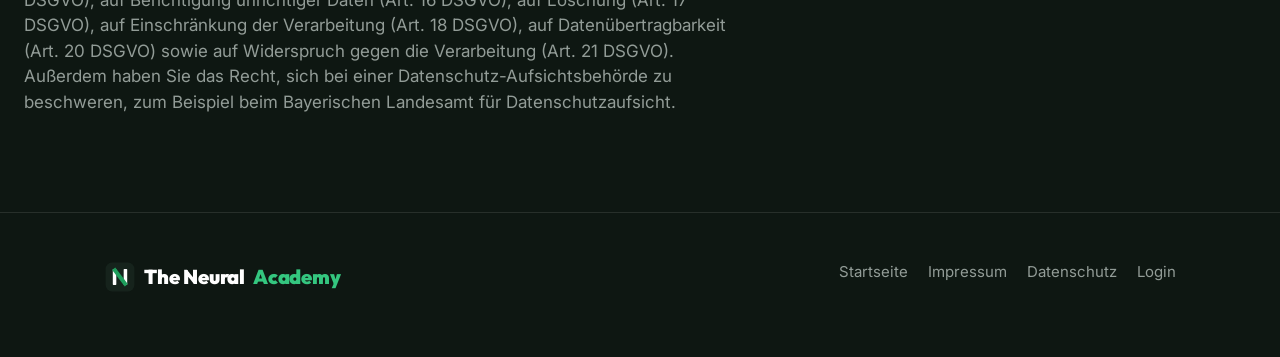
==== commit 3a1f3a54: "Dark Mode als einzige Design-Variante, Sie-Form in Impressum/Datenschutz Light-Mode-Token entfernt, " ====
--- a/datenschutz.html
+++ b/datenschutz.html
@@ -21,9 +21,6 @@
       <a class="topbar-link" href="datenschutz.html">Datenschutz</a>
     </div>
     <div class="topbar-actions">
-      <button class="theme-toggle" onclick="toggleTheme()" aria-label="Darstellung umschalten">
-        <span id="theme-icon">🌙</span>
-      </button>
       <a class="btn-secondary" href="https://web-production-b1ad9.up.railway.app/login">Login</a>
       <a class="btn-primary" href="https://web-production-b1ad9.up.railway.app/demo">Demo starten</a>
     </div>
@@ -40,17 +37,17 @@
 
     <h2>Welche Daten wir erheben</h2>
     <p class="body-text">
-      Über das Interesse-Formular auf dieser Seite erheben wir deine E-Mail-Adresse sowie die von dir
-      angekreuzten Fächer. Nutzt du das Tutoring-Tool ("Intelligente Bibliothek"), erheben wir außerdem:
-      von dir hochgeladenes Unterrichtsmaterial (z. B. Fotos, PDFs, Texte), die Inhalte deiner
+      Über das Interesse-Formular auf dieser Seite erheben wir Ihre E-Mail-Adresse sowie die von Ihnen
+      angekreuzten Fächer. Nutzen Sie das Tutoring-Tool ("Intelligente Bibliothek"), erheben wir außerdem:
+      von Ihnen hochgeladenes Unterrichtsmaterial (z. B. Fotos, PDFs, Texte), die Inhalte Ihrer
       Chat-Unterhaltungen mit der KI sowie technische Server-Logs (z. B. IP-Adresse, Zeitpunkt des
       Zugriffs), die beim Betrieb der Website und des Tools automatisch anfallen.
     </p>
 
     <h2>Zweck und Rechtsgrundlage der Verarbeitung</h2>
     <p class="body-text">
-      Die Daten aus dem Interesse-Formular verarbeiten wir auf Grundlage deiner Einwilligung
-      (Art. 6 Abs. 1 lit. a DSGVO), um dich zu kontaktieren, sobald das gewünschte Fach verfügbar ist.
+      Die Daten aus dem Interesse-Formular verarbeiten wir auf Grundlage Ihrer Einwilligung
+      (Art. 6 Abs. 1 lit. a DSGVO), um Sie zu kontaktieren, sobald das gewünschte Fach verfügbar ist.
       Hochgeladenes Material und Chat-Inhalte verarbeiten wir zur Erbringung der Nachhilfeleistung bzw.
       zur Durchführung vorvertraglicher Maßnahmen (Art. 6 Abs. 1 lit. b DSGVO) — die KI nutzt sie, um
       eine persönliche Wissensdatenbank aufzubauen und im Chat darauf Bezug zu nehmen. Server-Logs
@@ -76,16 +73,16 @@
     <h2>Speicherdauer und Löschung</h2>
     <p class="body-text">
       Wir speichern Daten grundsätzlich so lange, wie die Nutzung unseres Tools fortbesteht, damit die
-      persönliche Wissensdatenbank und der Chatverlauf erhalten bleiben. Eine Löschung deiner Daten kannst
-      du jederzeit veranlassen, indem du uns unter oben genannter E-Mail-Adresse kontaktierst.
+      persönliche Wissensdatenbank und der Chatverlauf erhalten bleiben. Eine Löschung Ihrer Daten können
+      Sie jederzeit veranlassen, indem Sie uns unter oben genannter E-Mail-Adresse kontaktieren.
     </p>
 
     <h2>Rechte der Betroffenen</h2>
     <p class="body-text">
-      Du hast das Recht auf Auskunft über die zu deiner Person gespeicherten Daten (Art. 15 DSGVO), auf
+      Sie haben das Recht auf Auskunft über die zu Ihrer Person gespeicherten Daten (Art. 15 DSGVO), auf
       Berichtigung unrichtiger Daten (Art. 16 DSGVO), auf Löschung (Art. 17 DSGVO), auf Einschränkung der
       Verarbeitung (Art. 18 DSGVO), auf Datenübertragbarkeit (Art. 20 DSGVO) sowie auf Widerspruch gegen
-      die Verarbeitung (Art. 21 DSGVO). Außerdem hast du das Recht, dich bei einer
+      die Verarbeitung (Art. 21 DSGVO). Außerdem haben Sie das Recht, sich bei einer
       Datenschutz-Aufsichtsbehörde zu beschweren, zum Beispiel beim Bayerischen Landesamt für
       Datenschutzaufsicht.
     </p>
@@ -106,24 +103,6 @@
   </div>
 </footer>
 
-<script>
-  function toggleTheme() {
-    const isDark = document.documentElement.classList.toggle('dark');
-    document.getElementById('theme-icon').textContent = isDark ? '☀️' : '🌙';
-    try { localStorage.setItem('theme', isDark ? 'dark' : 'light'); } catch (e) {}
-  }
-  (function () {
-    let stored = null;
-    try { stored = localStorage.getItem('theme'); } catch (e) {}
-    const prefersDark = window.matchMedia('(prefers-color-scheme: dark)').matches;
-    if (stored === 'dark' || (!stored && prefersDark)) {
-      document.documentElement.classList.add('dark');
-      document.addEventListener('DOMContentLoaded', function () {
-        document.getElementById('theme-icon').textContent = '☀️';
-      });
-    }
-  })();
-</script>
 
 </body>
 </html>
--- a/assets/theme.css
+++ b/assets/theme.css
@@ -1,4 +1,7 @@
+/* Dark ist die einzige Variante der Seite — kein Light-Mode, kein Toggle. */
 :root {
+  color-scheme: dark;
+
   --font-headline: 'Outfit', 'Poppins', Arial, sans-serif;
   --font-system:   'Inter', -apple-system, system-ui, Arial, sans-serif;
 
@@ -26,27 +29,23 @@
   --space-20: 80px;
   --space-24: 96px;
 
-  --institut-green:       #1E9E5C;
-  --institut-green-hover: #17824B;
-  --institut-green-tint:  rgba(30,158,92,0.08);
-
-  --ink:      #16231C;
-  --grey-44:  #66716B;
-  --grey-86:  #DCE8E0;
-  --grey-96:  #EEF5F0;
-  --bg-page:      #F5FAF7;
-  --bg-surface:   #FFFFFF;
-  --bg-inset:     var(--grey-96);
-
-  --text-primary:   var(--ink);
-  --text-secondary: rgba(22,35,28,0.65);
-  --text-muted:     rgba(22,35,28,0.50);
-  --text-tertiary:  rgba(22,35,28,0.40);
-  --text-inverse:   #FFFFFF;
-
-  --border:          var(--grey-86);
-  --border-hairline: rgba(22,35,28,0.07);
-  --border-divider:  rgba(22,35,28,0.05);
+  --institut-green:      #34C67F;
+  --institut-green-tint: rgba(52,198,127,0.12);
+
+  --ink:          #FFFFFF;
+  --bg-page:      #0E1712;
+  --bg-surface:   #17221C;
+  --bg-inset:     #26332B;
+
+  --text-primary:   #FFFFFF;
+  --text-secondary: rgba(235,245,240,0.6);
+  --text-muted:     rgba(235,245,240,0.4);
+  --text-tertiary:  rgba(235,245,240,0.28);
+  --text-inverse:   #16231C;
+
+  --border:          rgba(255,255,255,0.12);
+  --border-hairline: rgba(255,255,255,0.1);
+  --border-divider:  rgba(255,255,255,0.07);
 
   --color-warning: #F2A93B;
   --color-info:    var(--ink);
@@ -59,43 +58,20 @@
   --radius-none: 0;
   --radius-full: 9999px;
 
-  --hover-state:   rgba(22,35,28,0.04);
-  --pressed-state: rgba(22,35,28,0.08);
+  --hover-state:   rgba(255,255,255,0.06);
+  --pressed-state: rgba(255,255,255,0.10);
   --focus-ring:    var(--institut-green);
 
-  --shadow-xs: 0 1px 2px rgba(22,35,28,0.05);
-  --shadow-sm: 0 2px 8px rgba(22,35,28,0.07), 0 1px 3px rgba(22,35,28,0.04);
-  --shadow-md: 0 4px 16px rgba(22,35,28,0.09), 0 2px 6px rgba(22,35,28,0.04);
-  --shadow-lg: 0 8px 32px rgba(22,35,28,0.11), 0 4px 12px rgba(22,35,28,0.05);
+  --shadow-xs: 0 1px 2px rgba(0,0,0,0.2);
+  --shadow-sm: 0 2px 8px rgba(0,0,0,0.28), 0 1px 3px rgba(0,0,0,0.16);
+  --shadow-md: 0 4px 16px rgba(0,0,0,0.32), 0 2px 6px rgba(0,0,0,0.16);
+  --shadow-lg: 0 8px 32px rgba(0,0,0,0.36), 0 4px 12px rgba(0,0,0,0.2);
 
   --ease-spring: cubic-bezier(0.25, 0.46, 0.45, 0.94);
   --ease-out:    cubic-bezier(0, 0, 0.2, 1);
   --dur-instant: 100ms;
   --dur-fast:    200ms;
   --dur-normal:  300ms;
-}
-
-.dark, [data-theme="dark"] {
-  --bg-page:      #0E1712;
-  --bg-surface:   #17221C;
-  --bg-inset:     #26332B;
-
-  --text-primary:   #FFFFFF;
-  --text-secondary: rgba(235,245,240,0.6);
-  --text-muted:     rgba(235,245,240,0.4);
-  --text-tertiary:  rgba(235,245,240,0.28);
-
-  --border:          rgba(255,255,255,0.12);
-  --border-hairline: rgba(255,255,255,0.1);
-  --border-divider:  rgba(255,255,255,0.07);
-
-  --hover-state:   rgba(255,255,255,0.06);
-  --pressed-state: rgba(255,255,255,0.10);
-
-  --ink: #FFFFFF;
-  --text-inverse: #16231C;
-  --institut-green: #34C67F;
-  --institut-green-tint: rgba(52,198,127,0.12);
 }
 
 * { box-sizing: border-box; }
@@ -249,17 +225,6 @@
   .topbar-links { display: flex; }
 }
 
-.theme-toggle {
-  background: var(--bg-surface);
-  border: 1px solid var(--border);
-  border-radius: var(--radius-full);
-  width: 40px; height: 40px;
-  display: flex; align-items: center; justify-content: center;
-  cursor: pointer;
-  font-size: 16px;
-  box-shadow: var(--shadow-xs);
-}
-
 /* ── Sections ── */
 section { padding: var(--space-24) 0; }
 .hero { padding-top: var(--space-16); padding-bottom: var(--space-20); }
@@ -344,7 +309,7 @@
   color: var(--ink);
   flex-shrink: 0;
 }
-.cta-panel .btn-primary:hover { background: var(--institut-green-hover); color: var(--text-inverse); }
+.cta-panel .btn-primary:hover { opacity: 0.88; }
 
 /* Schlichter Schluss-CTA am Seitenende, im normalen Seiten-Look. */
 .cta-closing {
